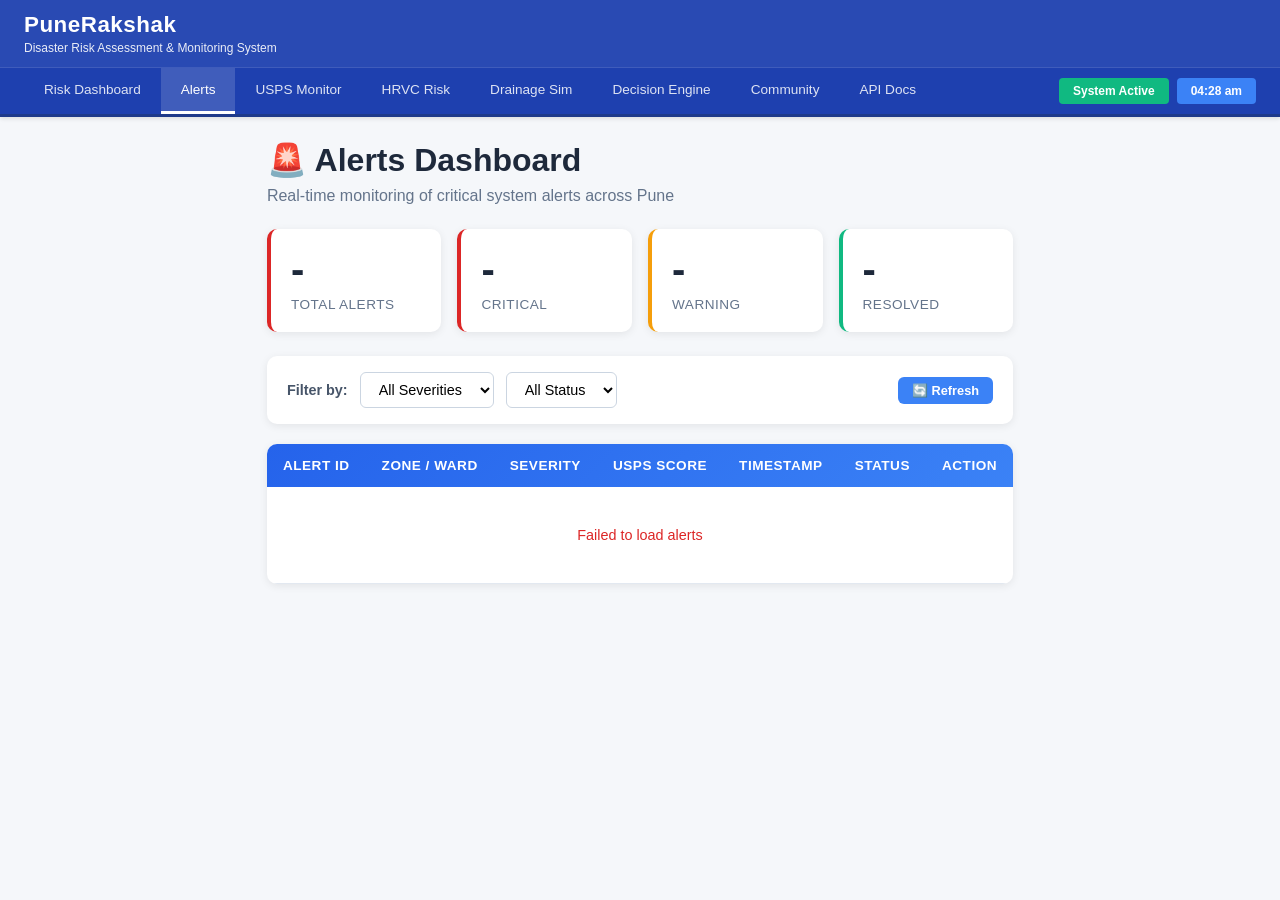
==== app/static/alerts.html @ 06459e21 "Complete PuneRakshak implementation: USPS Monitor, HRVC Risk Engine, Drainage Simulation, Decision E" ====
<!DOCTYPE html>
<html lang="en">

<head>
  <meta charset="UTF-8">
  <meta name="viewport" content="width=device-width, initial-scale=1.0">
  <title>Alerts Dashboard - PuneRakshak</title>
  <style>
    * {
      margin: 0;
      padding: 0;
      box-sizing: border-box
    }

    body {
      font-family: -apple-system, BlinkMacSystemFont, 'Segoe UI', Arial, sans-serif;
      background: #f5f7fa;
      color: #2c3e50;
      min-height: 100vh;
      display: flex;
      flex-direction: column
    }

    .header {
      background: #1e40af;
      color: white;
      padding: 0;
      box-shadow: 0 2px 4px rgba(0, 0, 0, 0.1);
      border-bottom: 3px solid #1e3a8a
    }

    .logo-section {
      padding: 12px 24px;
      background: rgba(255, 255, 255, 0.05);
      border-bottom: 1px solid rgba(255, 255, 255, 0.1)
    }

    .brand h1 {
      font-size: 1.4em;
      font-weight: 700;
      margin-bottom: 3px;
      letter-spacing: 0.5px
    }

    .brand p {
      font-size: 0.75em;
      opacity: 0.9
    }

    .nav-buttons {
      display: flex;
      gap: 0;
      align-items: center;
      padding: 0 24px
    }

    .nav-btn {
      background: transparent;
      border: none;
      border-bottom: 3px solid transparent;
      color: rgba(255, 255, 255, 0.85);
      padding: 14px 20px;
      font-size: 0.85em;
      cursor: pointer;
      transition: all 0.2s;
      text-decoration: none;
      display: inline-flex;
      align-items: center;
      gap: 6px;
      font-weight: 500;
      border-radius: 0
    }

    .nav-btn:hover {
      background: rgba(255, 255, 255, 0.1);
      color: white;
      border-bottom-color: rgba(255, 255, 255, 0.3)
    }

    .nav-btn.active {
      background: rgba(255, 255, 255, 0.15);
      color: white;
      border-bottom-color: white
    }

    .status-badge {
      background: #10b981;
      padding: 6px 14px;
      border-radius: 4px;
      font-size: 0.75em;
      font-weight: 600;
      margin-left: auto
    }

    .container {
      max-width: 1400px;
      margin: 0 auto;
      padding: 24px;
      flex: 1
    }

    .page-header {
      margin-bottom: 24px
    }

    .page-title {
      font-size: 2em;
      color: #1e293b;
      font-weight: 700;
      margin-bottom: 8px
    }

    .page-subtitle {
      font-size: 1em;
      color: #64748b
    }

    .stats-bar {
      display: grid;
      grid-template-columns: repeat(4, 1fr);
      gap: 16px;
      margin-bottom: 24px
    }

    .stat-box {
      background: white;
      padding: 20px;
      border-radius: 10px;
      box-shadow: 0 2px 8px rgba(0, 0, 0, 0.08);
      border-left: 4px solid #3b82f6
    }

    .stat-box.critical {
      border-left-color: #dc2626
    }

    .stat-box.warning {
      border-left-color: #f59e0b
    }

    .stat-box.info {
      border-left-color: #10b981
    }

    .stat-number {
      font-size: 2.5em;
      font-weight: 700;
      color: #1e293b;
      line-height: 1
    }

    .stat-label {
      font-size: 0.85em;
      color: #64748b;
      text-transform: uppercase;
      margin-top: 8px;
      letter-spacing: 0.5px
    }

    .filters {
      background: white;
      padding: 16px 20px;
      border-radius: 10px;
      box-shadow: 0 2px 8px rgba(0, 0, 0, 0.08);
      margin-bottom: 20px;
      display: flex;
      gap: 12px;
      align-items: center
    }

    .filter-label {
      font-size: 0.9em;
      font-weight: 600;
      color: #475569
    }

    .filter-select {
      padding: 8px 14px;
      border: 1px solid #cbd5e1;
      border-radius: 6px;
      font-size: 0.9em;
      background: white;
      cursor: pointer
    }

    .alerts-table {
      background: white;
      border-radius: 10px;
      box-shadow: 0 2px 8px rgba(0, 0, 0, 0.08);
      overflow: hidden
    }

    table {
      width: 100%;
      border-collapse: collapse
    }

    thead {
      background: linear-gradient(135deg, #2563eb, #3b82f6);
      color: white
    }

    th {
      padding: 14px 16px;
      text-align: left;
      font-size: 0.85em;
      font-weight: 600;
      text-transform: uppercase;
      letter-spacing: 0.5px
    }

    td {
      padding: 14px 16px;
      border-bottom: 1px solid #e2e8f0;
      font-size: 0.9em
    }

    tr:hover {
      background: #f8fafc
    }

    .alert-id {
      font-weight: 700;
      color: #2563eb
    }

    .severity-badge {
      padding: 5px 12px;
      border-radius: 12px;
      font-size: 0.75em;
      font-weight: 700;
      text-transform: uppercase;
      display: inline-block
    }

    .severity-critical {
      background: #fee2e2;
      color: #991b1b
    }

    .severity-high {
      background: #fed7aa;
      color: #9a3412
    }

    .severity-warning {
      background: #fef3c7;
      color: #92400e
    }

    .severity-low {
      background: #d1fae5;
      color: #065f46
    }

    .status-badge-table {
      padding: 5px 12px;
      border-radius: 12px;
      font-size: 0.75em;
      font-weight: 600;
      display: inline-block
    }

    .status-active {
      background: #fee2e2;
      color: #991b1b
    }

    .status-resolved {
      background: #d1fae5;
      color: #065f46
    }

    .action-btn {
      padding: 6px 14px;
      background: #3b82f6;
      color: white;
      border: none;
      border-radius: 6px;
      font-size: 0.8em;
      font-weight: 600;
      cursor: pointer;
      transition: all 0.2s
    }

    .action-btn:hover {
      background: #2563eb;
      transform: translateY(-1px)
    }

    .modal {
      display: none;
      position: fixed;
      top: 0;
      left: 0;
      right: 0;
      bottom: 0;
      background: rgba(0, 0, 0, 0.5);
      z-index: 9999;
      align-items: center;
      justify-content: center
    }

    .modal.active {
      display: flex
    }

    .modal-content {
      background: white;
      border-radius: 10px;
      max-width: 700px;
      width: 90%;
      max-height: 85vh;
      overflow-y: auto;
      box-shadow: 0 10px 40px rgba(0, 0, 0, 0.3)
    }

    .modal-header {
      background: linear-gradient(135deg, #2563eb, #3b82f6);
      color: white;
      padding: 18px 20px;
      border-radius: 10px 10px 0 0;
      display: flex;
      justify-content: space-between;
      align-items: center
    }

    .modal-title {
      font-size: 1.3em;
      font-weight: 700
    }

    .modal-close {
      background: rgba(255, 255, 255, 0.2);
      border: none;
      color: white;
      font-size: 1.4em;
      width: 32px;
      height: 32px;
      border-radius: 50%;
      cursor: pointer;
      display: flex;
      align-items: center;
      justify-content: center
    }

    .modal-body {
      padding: 24px
    }

    .detail-section {
      margin-bottom: 20px
    }

    .detail-title {
      font-size: 1em;
      font-weight: 700;
      color: #1e293b;
      margin-bottom: 12px
    }

    .detail-grid {
      display: grid;
      grid-template-columns: repeat(2, 1fr);
      gap: 12px;
      margin-bottom: 16px
    }

    .detail-item {
      background: #f8fafc;
      padding: 12px;
      border-radius: 6px
    }

    .detail-label {
      font-size: 0.75em;
      color: #64748b;
      text-transform: uppercase;
      margin-bottom: 4px
    }

    .detail-value {
      font-size: 1.1em;
      font-weight: 700;
      color: #1e293b
    }

    .message-box {
      background: #eff6ff;
      padding: 16px;
      border-radius: 8px;
      border: 1px solid #bfdbfe;
      margin-bottom: 16px
    }

    .message-text {
      font-size: 0.95em;
      line-height: 1.6;
      color: #334155
    }

    .message-marathi {
      background: white;
      padding: 14px;
      border-radius: 6px;
      border-left: 3px solid #f59e0b;
      margin-top: 12px
    }

    .loading {
      position: fixed;
      top: 0;
      left: 0;
      right: 0;
      bottom: 0;
      background: rgba(255, 255, 255, 0.95);
      display: flex;
      align-items: center;
      justify-content: center;
      z-index: 9999
    }

    .spinner {
      width: 50px;
      height: 50px;
      border: 4px solid #e5e7eb;
      border-top: 4px solid #3b82f6;
      border-radius: 50%;
      animation: spin 1s linear infinite
    }

    @keyframes spin {
      0% {
        transform: rotate(0)
      }

      100% {
        transform: rotate(360deg)
      }
    }
  </style>
</head>

<body>
  <div id="loading" class="loading" style="display:none">
    <div class="spinner"></div>
  </div>

  <header class="header">
    <div class="logo-section">
      <div class="brand">
        <h1>PuneRakshak</h1>
        <p>Disaster Risk Assessment & Monitoring System</p>
      </div>
    </div>
    <div class="nav-buttons">
      <a href="/static/punerakshak.html" class="nav-btn">Risk Dashboard</a>
      <a href="/static/alerts.html" class="nav-btn active">Alerts</a>
      <a href="/static/usps_dashboard.html" class="nav-btn">USPS Monitor</a>
      <a href="/static/risk_dashboard.html" class="nav-btn">HRVC Risk</a>
      <a href="/static/drainage_simulation.html" class="nav-btn">Drainage Sim</a>
      <a href="/static/decision_dashboard.html" class="nav-btn">Decision Engine</a>
      <a href="/static/community.html" class="nav-btn">Community</a>
      <a href="/docs" class="nav-btn">API Docs</a>
      <div class="status-badge">System Active</div>
      <div class="status-badge" style="background:#3b82f6;margin-left:8px">
        <span id="time">08:10 pm</span>
      </div>
    </div>
  </header>

  <div class="container">
    <div class="page-header">
      <h1 class="page-title">🚨 Alerts Dashboard</h1>
      <p class="page-subtitle">Real-time monitoring of critical system alerts across Pune</p>
    </div>

    <div class="stats-bar">
      <div class="stat-box critical">
        <div class="stat-number" id="stat-total">-</div>
        <div class="stat-label">Total Alerts</div>
      </div>
      <div class="stat-box critical">
        <div class="stat-number" id="stat-critical">-</div>
        <div class="stat-label">Critical</div>
      </div>
      <div class="stat-box warning">
        <div class="stat-number" id="stat-warning">-</div>
        <div class="stat-label">Warning</div>
      </div>
      <div class="stat-box info">
        <div class="stat-number" id="stat-resolved">-</div>
        <div class="stat-label">Resolved</div>
      </div>
    </div>

    <div class="filters">
      <span class="filter-label">Filter by:</span>
      <select class="filter-select" id="filter-severity">
        <option value="all">All Severities</option>
        <option value="EMERGENCY">Emergency</option>
        <option value="CRITICAL">Critical</option>
        <option value="WARNING">Warning</option>
      </select>
      <select class="filter-select" id="filter-status">
        <option value="all">All Status</option>
        <option value="active">Active</option>
        <option value="resolved">Resolved</option>
      </select>
      <button class="action-btn" onclick="loadAlerts()" style="margin-left:auto">🔄 Refresh</button>
    </div>

    <div class="alerts-table">
      <table>
        <thead>
          <tr>
            <th>Alert ID</th>
            <th>Zone / Ward</th>
            <th>Severity</th>
            <th>USPS Score</th>
            <th>Timestamp</th>
            <th>Status</th>
            <th>Action</th>
          </tr>
        </thead>
        <tbody id="alerts-tbody">
          <tr>
            <td colspan="7" style="text-align:center;padding:40px;color:#64748b">Loading alerts...</td>
          </tr>
        </tbody>
      </table>
    </div>
  </div>

  <div id="detailModal" class="modal">
    <div class="modal-content">
      <div class="modal-header">
        <h3 class="modal-title" id="modal-title">Alert Details</h3>
        <button class="modal-close" onclick="closeModal()">&times;</button>
      </div>
      <div class="modal-body">
        <div class="detail-section">
          <div class="detail-title">Alert Information</div>
          <div class="detail-grid">
            <div class="detail-item">
              <div class="detail-label">Alert ID</div>
              <div class="detail-value" id="detail-id">-</div>
            </div>
            <div class="detail-item">
              <div class="detail-label">Ward / Zone</div>
              <div class="detail-value" id="detail-ward">-</div>
            </div>
            <div class="detail-item">
              <div class="detail-label">Severity Level</div>
              <div class="detail-value" id="detail-severity">-</div>
            </div>
            <div class="detail-item">
              <div class="detail-label">USPS Score</div>
              <div class="detail-value" id="detail-usps">-</div>
            </div>
            <div class="detail-item">
              <div class="detail-label">Systems at Risk</div>
              <div class="detail-value" id="detail-systems">-</div>
            </div>
            <div class="detail-item">
              <div class="detail-label">Timestamp</div>
              <div class="detail-value" id="detail-time">-</div>
            </div>
          </div>
        </div>

        <div class="detail-section">
          <div class="detail-title">Generated Alert Message</div>
          <div class="message-box">
            <div class="message-text" id="message-en">Loading message...</div>
            <div class="message-marathi">
              <strong style="color:#b45309">मराठी संदेश:</strong>
              <div id="message-mr" style="margin-top:8px;color:#334155">संदेश तयार करत आहे...</div>
            </div>
          </div>
        </div>

        <div style="display:flex;gap:10px">
          <button class="action-btn" onclick="generateAlertMessage()">🔄 Regenerate Message</button>
          <button class="action-btn" style="background:#10b981" onclick="markResolved()">✓ Mark Resolved</button>
          <button class="action-btn" style="background:#64748b" onclick="closeModal()">Close</button>
        </div>
      </div>
    </div>
  </div>

  <script>
    let alertsData = [];
    let selectedAlert = null;

    function updateTime() {
      document.getElementById('time').textContent = new Date().toLocaleString('en-IN', {
        timeZone: 'Asia/Kolkata',
        hour: '2-digit',
        minute: '2-digit',
        hour12: true
      });
    }

    async function loadAlerts() {
      document.getElementById('loading').style.display = 'flex';
      try {
        const params = 'lat_min=18.45&lat_max=18.60&lon_min=73.75&lon_max=73.95';
        const res = await fetch(`/api/usps/cascade-warnings?${params}`);
        const data = await res.json();

        alertsData = data.cascade_cells.map((cell, idx) => ({
          id: `ALT-${String(idx + 1).padStart(4, '0')}`,
          cell_id: cell.cell_id,
          ward: cell.ward_name,
          severity: cell.cascade_analysis.cascade_level,
          usps: cell.usps_score,
          systems: cell.cascade_analysis.systems_at_risk,
          timestamp: new Date().toISOString(),
          status: 'active',
          subsystems: cell.subsystem_pressures
        }));

        updateStats(data);
        renderAlerts();
      } catch (error) {
        console.error('Error:', error);
        document.getElementById('alerts-tbody').innerHTML = '<tr><td colspan="7" style="text-align:center;padding:40px;color:#dc2626">Failed to load alerts</td></tr>';
      } finally {
        document.getElementById('loading').style.display = 'none';
      }
    }

    function updateStats(data) {
      document.getElementById('stat-total').textContent = data.total_warnings;
      document.getElementById('stat-critical').textContent = data.summary.emergency + data.summary.critical;
      document.getElementById('stat-warning').textContent = data.summary.warning;
      document.getElementById('stat-resolved').textContent = '0';
    }

    function renderAlerts() {
      const tbody = document.getElementById('alerts-tbody');

      if (!alertsData.length) {
        tbody.innerHTML = '<tr><td colspan="7" style="text-align:center;padding:40px;color:#10b981">✅ No active alerts</td></tr>';
        return;
      }

      const html = alertsData.map(alert => {
        const severityClass = alert.severity === 'EMERGENCY' || alert.severity === 'CRITICAL' ? 'severity-critical' : alert.severity === 'WARNING' ? 'severity-warning' : 'severity-low';
        const statusClass = alert.status === 'active' ? 'status-active' : 'status-resolved';
        const time = new Date(alert.timestamp).toLocaleString('en-IN', { timeZone: 'Asia/Kolkata', dateStyle: 'short', timeStyle: 'short' });

        return `<tr>
          <td><span class="alert-id">${alert.id}</span></td>
          <td>${alert.ward}</td>
          <td><span class="severity-badge ${severityClass}">${alert.severity}</span></td>
          <td><strong>${alert.usps.toFixed(1)}</strong></td>
          <td>${time}</td>
          <td><span class="status-badge-table ${statusClass}">${alert.status.toUpperCase()}</span></td>
          <td><button class="action-btn" onclick="viewDetails('${alert.id}')">View Details</button></td>
        </tr>`;
      }).join('');

      tbody.innerHTML = html;
    }

    function viewDetails(alertId) {
      selectedAlert = alertsData.find(a => a.id === alertId);
      if (!selectedAlert) return;

      document.getElementById('modal-title').textContent = `Alert ${alertId}`;
      document.getElementById('detail-id').textContent = alertId;
      document.getElementById('detail-ward').textContent = selectedAlert.ward;
      document.getElementById('detail-severity').textContent = selectedAlert.severity;
      document.getElementById('detail-usps').textContent = selectedAlert.usps.toFixed(1);
      document.getElementById('detail-systems').textContent = selectedAlert.systems;
      document.getElementById('detail-time').textContent = new Date(selectedAlert.timestamp).toLocaleString('en-IN', { timeZone: 'Asia/Kolkata' });

      generateAlertMessage();
      document.getElementById('detailModal').classList.add('active');
    }

    function generateAlertMessage() {
      if (!selectedAlert) return;

      const severity = selectedAlert.severity;
      const ward = selectedAlert.ward;
      const usps = selectedAlert.usps.toFixed(1);
      const systems = selectedAlert.systems;

      let messageEn = '';
      let messageMr = '';

      if (severity === 'EMERGENCY' || severity === 'CRITICAL') {
        messageEn = `CRITICAL ALERT: High system pressure detected in ${ward} (USPS: ${usps}). ${systems} urban systems are experiencing severe stress. Residents in low-lying areas should remain alert. Emergency response teams have been notified and are on standby. Avoid unnecessary travel and follow official advisories.`;
        messageMr = `गंभीर सूचना: ${ward} मध्ये उच्च प्रणाली दबाव आढळला आहे (USPS: ${usps}). ${systems} शहरी प्रणाली गंभीर ताणाखाली आहेत. सखल भागातील रहिवाशांनी सतर्क राहावे. आपत्कालीन प्रतिसाद पथके सूचित केली गेली आहेत आणि तयार आहेत. अनावश्यक प्रवास टाळा आणि अधिकृत सल्ल्यांचे पालन करा.`;
      } else if (severity === 'WARNING') {
        messageEn = `WARNING: Elevated system pressure in ${ward} (USPS: ${usps}). ${systems} systems showing increased stress levels. Authorities are monitoring the situation closely. Citizens are advised to stay informed through official channels.`;
        messageMr = `चेतावणी: ${ward} मध्ये वाढलेला प्रणाली दबाव (USPS: ${usps}). ${systems} प्रणाली वाढीव ताण पातळी दर्शवत आहेत. अधिकारी परिस्थितीचे बारकाईने निरीक्षण करत आहेत. नागरिकांना अधिकृत माध्यमांद्वारे माहिती मिळवण्याचा सल्ला दिला जातो.`;
      } else {
        messageEn = `ADVISORY: Moderate system pressure in ${ward} (USPS: ${usps}). ${systems} systems under observation. Situation is stable. Continue normal activities while staying aware of weather updates.`;
        messageMr = `सल्ला: ${ward} मध्ये मध्यम प्रणाली दबाव (USPS: ${usps}). ${systems} प्रणाली निरीक्षणाखाली आहेत. परिस्थिती स्थिर आहे. हवामान अद्यतनांची जाणीव ठेवत सामान्य क्रियाकलाप सुरू ठेवा.`;
      }

      document.getElementById('message-en').textContent = messageEn;
      document.getElementById('message-mr').textContent = messageMr;
    }

    function markResolved() {
      if (selectedAlert) {
        selectedAlert.status = 'resolved';
        renderAlerts();
        closeModal();
        alert('Alert marked as resolved');
      }
    }

    function closeModal() {
      document.getElementById('detailModal').classList.remove('active');
    }

    updateTime();
    setInterval(updateTime, 1000);
    loadAlerts();
    setInterval(loadAlerts, 300000);
  </script>
</body>

</html>
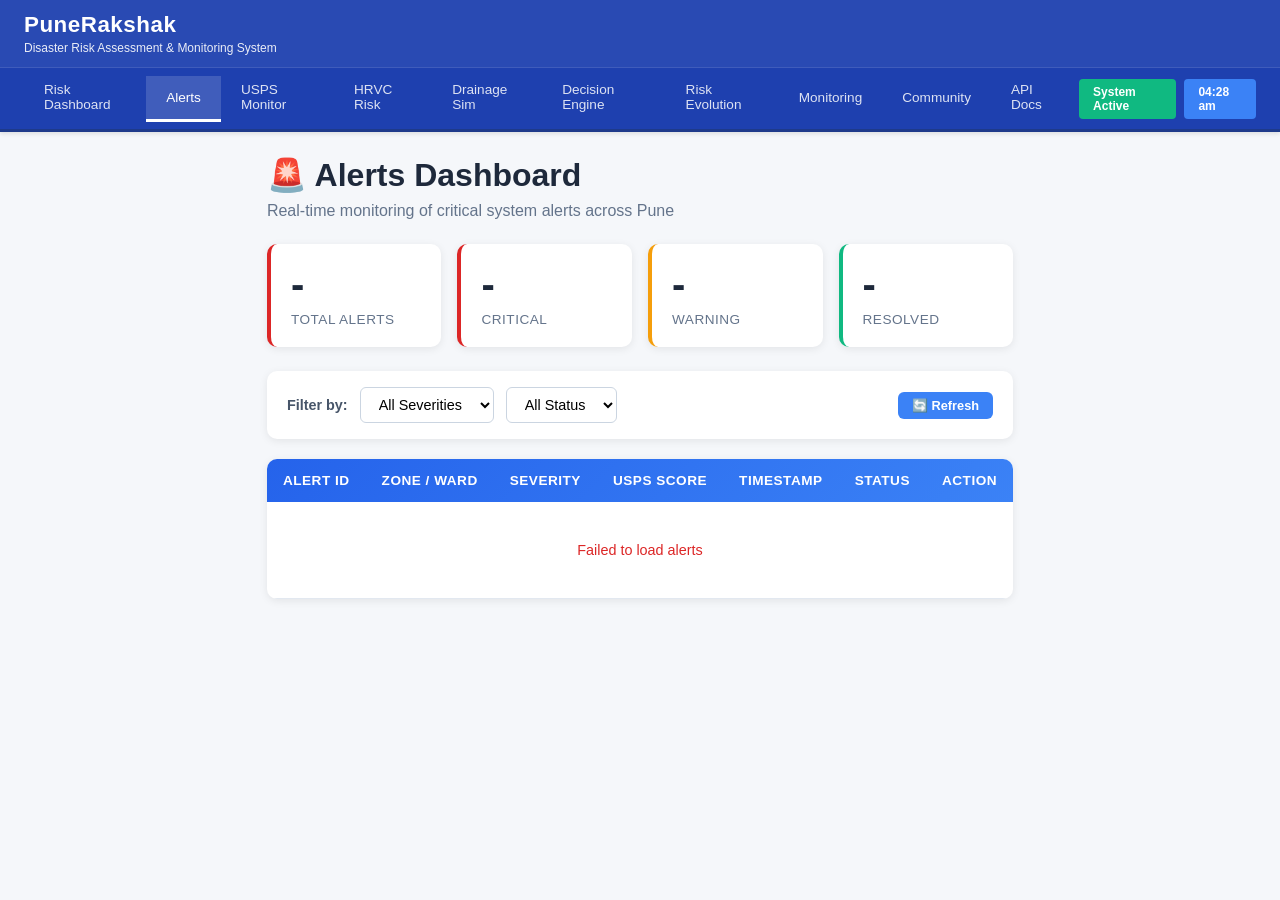
==== commit 4b733cda: "Implement Layer 5: Hourly Real-Time Monitoring & Escalation Engine + Phase 2: Risk Memory System LAY" ====
--- a/app/static/alerts.html
+++ b/app/static/alerts.html
@@ -460,6 +460,8 @@
       <a href="/static/risk_dashboard.html" class="nav-btn">HRVC Risk</a>
       <a href="/static/drainage_simulation.html" class="nav-btn">Drainage Sim</a>
       <a href="/static/decision_dashboard.html" class="nav-btn">Decision Engine</a>
+      <a href="/static/risk_evolution.html" class="nav-btn">Risk Evolution</a>
+      <a href="/static/monitoring_dashboard.html" class="nav-btn">Monitoring</a>
       <a href="/static/community.html" class="nav-btn">Community</a>
       <a href="/docs" class="nav-btn">API Docs</a>
       <div class="status-badge">System Active</div>
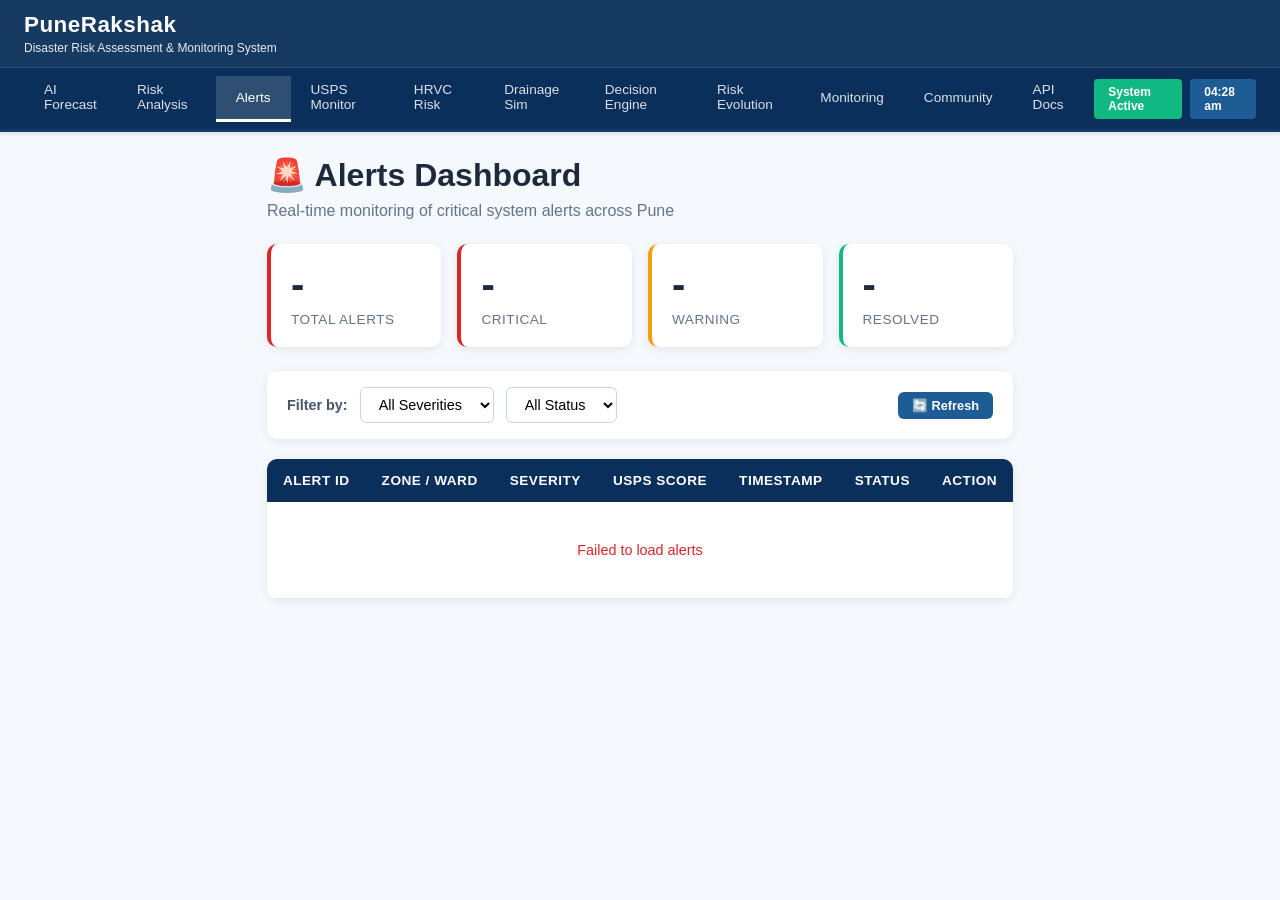
==== commit 3f2cd0c1: "Layer3" ====
--- a/app/static/alerts.html
+++ b/app/static/alerts.html
@@ -14,7 +14,7 @@
 
     body {
       font-family: -apple-system, BlinkMacSystemFont, 'Segoe UI', Arial, sans-serif;
-      background: #f5f7fa;
+      background: #F5F8FC;
       color: #2c3e50;
       min-height: 100vh;
       display: flex;
@@ -22,11 +22,11 @@
     }
 
     .header {
-      background: #1e40af;
+      background: #0A2F5A;
       color: white;
       padding: 0;
       box-shadow: 0 2px 4px rgba(0, 0, 0, 0.1);
-      border-bottom: 3px solid #1e3a8a
+      border-bottom: 3px solid #123E6D
     }
 
     .logo-section {
@@ -127,7 +127,7 @@
       padding: 20px;
       border-radius: 10px;
       box-shadow: 0 2px 8px rgba(0, 0, 0, 0.08);
-      border-left: 4px solid #3b82f6
+      border-left: 4px solid #1E5C96
     }
 
     .stat-box.critical {
@@ -196,7 +196,7 @@
     }
 
     thead {
-      background: linear-gradient(135deg, #2563eb, #3b82f6);
+      background: #0A2F5A;
       color: white
     }
 
@@ -221,7 +221,7 @@
 
     .alert-id {
       font-weight: 700;
-      color: #2563eb
+      color: #1E5C96
     }
 
     .severity-badge {
@@ -273,7 +273,7 @@
 
     .action-btn {
       padding: 6px 14px;
-      background: #3b82f6;
+      background: #1E5C96;
       color: white;
       border: none;
       border-radius: 6px;
@@ -284,7 +284,7 @@
     }
 
     .action-btn:hover {
-      background: #2563eb;
+      background: #1E5C96;
       transform: translateY(-1px)
     }
 
@@ -316,7 +316,7 @@
     }
 
     .modal-header {
-      background: linear-gradient(135deg, #2563eb, #3b82f6);
+      background: #0A2F5A;
       color: white;
       padding: 18px 20px;
       border-radius: 10px 10px 0 0;
@@ -424,7 +424,7 @@
       width: 50px;
       height: 50px;
       border: 4px solid #e5e7eb;
-      border-top: 4px solid #3b82f6;
+      border-top: 4px solid #1E5C96;
       border-radius: 50%;
       animation: spin 1s linear infinite
     }
@@ -446,7 +446,7 @@
     <div class="spinner"></div>
   </div>
 
-  <header class="header">
+      <header class="header">
     <div class="logo-section">
       <div class="brand">
         <h1>PuneRakshak</h1>
@@ -454,7 +454,8 @@
       </div>
     </div>
     <div class="nav-buttons">
-      <a href="/static/punerakshak.html" class="nav-btn">Risk Dashboard</a>
+      <a href="/static/forecast_dashboard.html" class="nav-btn">AI Forecast</a>
+      <a href="/static/punerakshak.html" class="nav-btn">Risk Analysis</a>
       <a href="/static/alerts.html" class="nav-btn active">Alerts</a>
       <a href="/static/usps_dashboard.html" class="nav-btn">USPS Monitor</a>
       <a href="/static/risk_dashboard.html" class="nav-btn">HRVC Risk</a>
@@ -465,8 +466,8 @@
       <a href="/static/community.html" class="nav-btn">Community</a>
       <a href="/docs" class="nav-btn">API Docs</a>
       <div class="status-badge">System Active</div>
-      <div class="status-badge" style="background:#3b82f6;margin-left:8px">
-        <span id="time">08:10 pm</span>
+      <div class="status-badge" style="background:#1E5C96;margin-left:8px">
+        <span id="time">--:--</span>
       </div>
     </div>
   </header>
